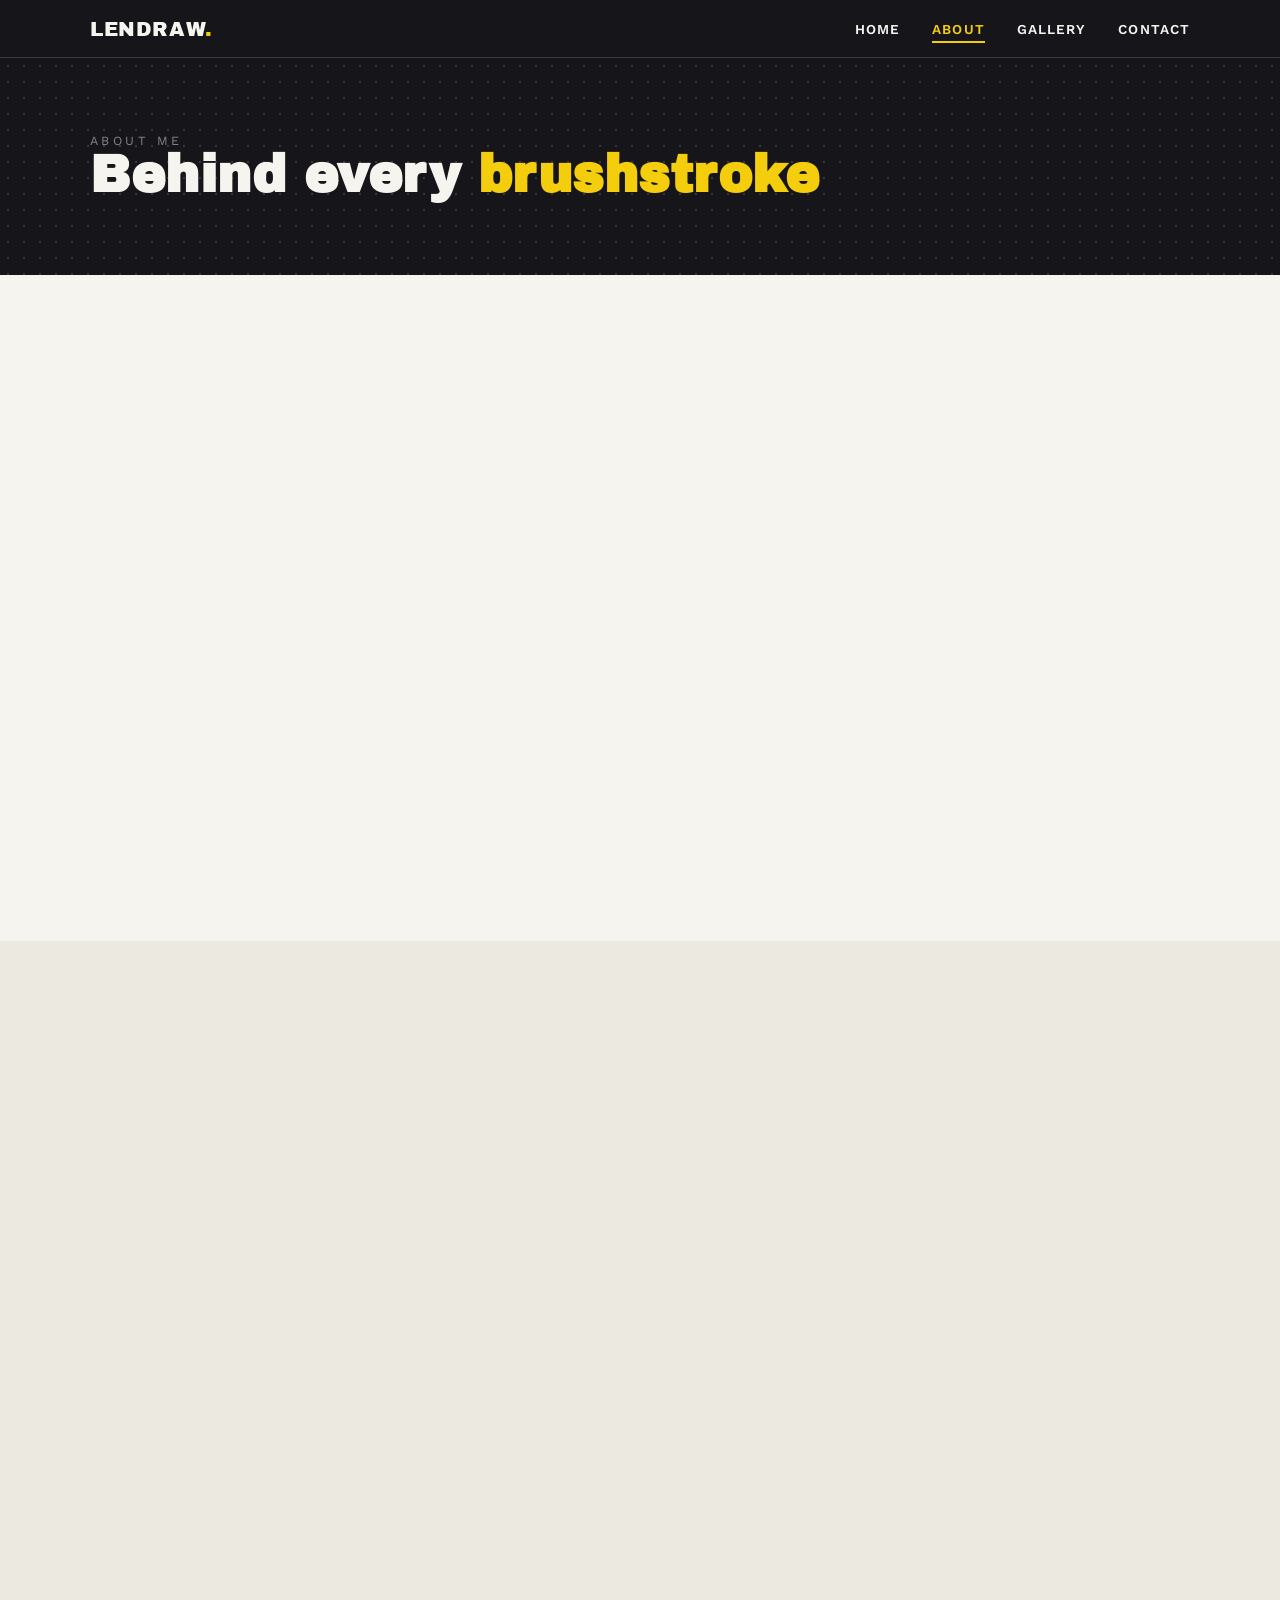
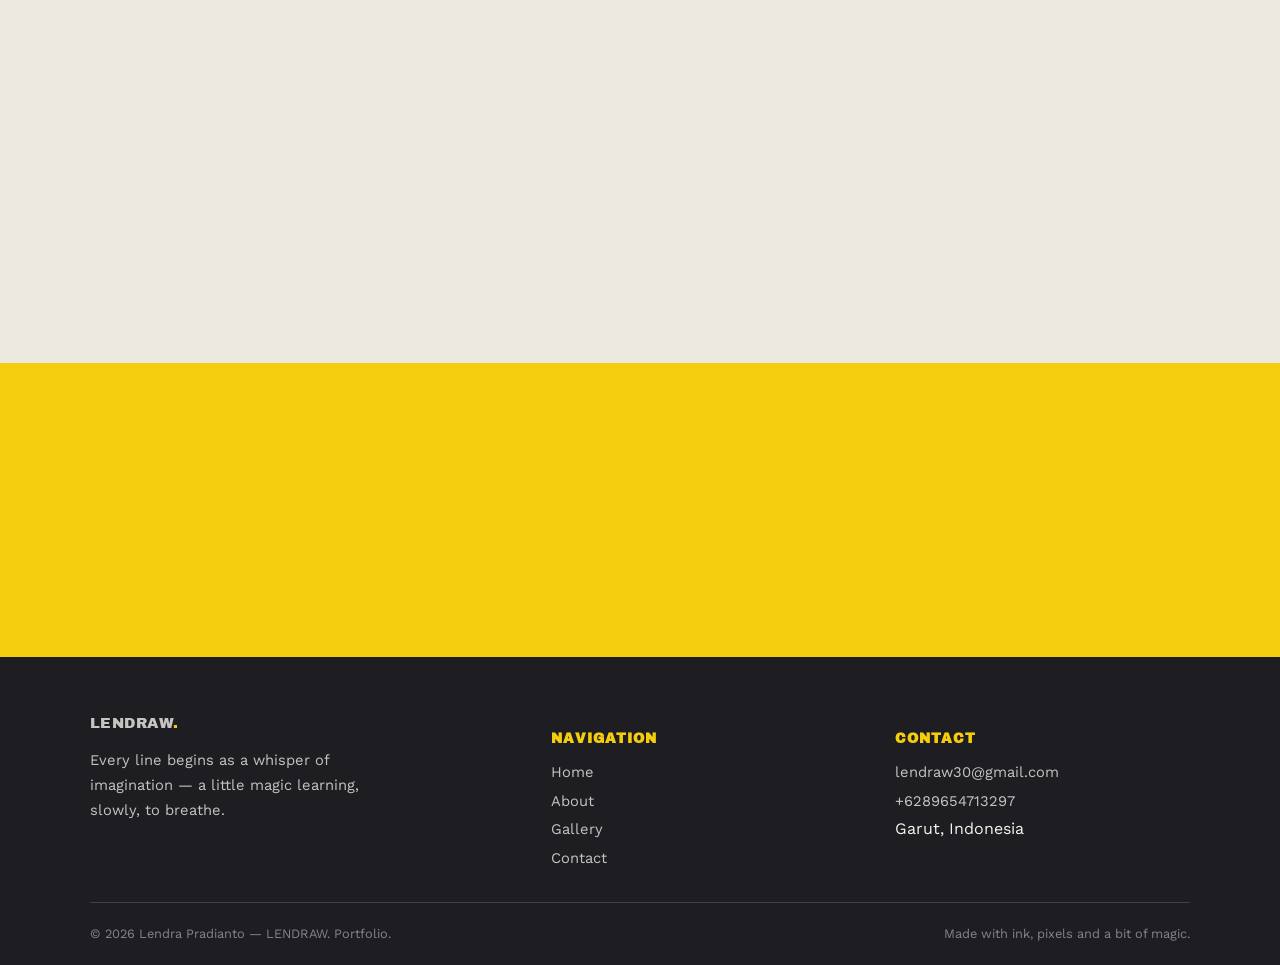
==== about.html @ b02d32f1 "upload" ====
<!DOCTYPE html>
<html lang="en">

<head>
  <meta charset="UTF-8">
  <meta name="viewport" content="width=device-width, initial-scale=1.0">
  <title>About Me</title>
  <meta name="description"
    content="Get to know Lendra Pradianto, the artist behind LENDRAW — journey, skills and way of working.">
  <link rel="preconnect" href="https://fonts.googleapis.com">
  <link href="https://fonts.googleapis.com/css2?family=Archivo+Black&family=Work+Sans:wght@400;500;600;700&display=swap"
    rel="stylesheet">
  <link rel="stylesheet" href="css/style.css">
  <link rel="icon" type="image/png" href="images/icon.png">
</head>

<body>

  <div class="scroll-progress" id="scrollProgress"></div>

  <header class="site-header">
    <nav class="nav">
      <a href="index.html" class="logo">LENDRAW<span class="dot">.</span></a>
      <button class="nav-toggle" id="navToggle" aria-label="Open menu" aria-expanded="false">
        <span></span><span></span><span></span>
      </button>
      <ul class="nav-links" id="navLinks">
        <li><a href="index.html#home">Home</a></li>
        <li><a href="about.html" class="active">About</a></li>
        <li><a href="index.html#works">Gallery</a></li>
        <li><a href="contact.html">Contact</a></li>
      </ul>
    </nav>
  </header>

  <section class="page-hero">
    <div class="container">
      <span class="hero-kicker">About Me</span>
      <h1>Behind every <em>brushstroke</em></h1>
    </div>
  </section>

  <section class="section">
    <div class="container">
      <div class="about-grid reveal">
        <div class="about-photos">
          <div class="plate"></div>
          <div class="frame">
            <img src="images/Potret.jpeg" alt="Lendra Pradianto in the studio">
          </div>
        </div>
        <div class="about-copy">
          <span class="hero-kicker" style="color:var(--muted);">Introduction</span>
          <h2 class="section-title">Lendra Pradianto<span class="accent-underline">.</span></h2>
          <p style="margin-top:1rem;">I'm a student and an artist who finds joy in turning little ideas, feelings, and
            observations into art. Creating has always been a way for me to express myself, explore my imagination, and
            capture the beauty I notice in everyday life. I'm still learning and experimenting with different styles,
            but every piece I create is a small part of my journey.</p>
          <p>Outside of creating art, I'm simply a student trying to enjoy the little moments of life while growing into
            the person I want to become. I believe that being an artist isn't about being perfect—it's about staying
            curious, learning from every experience, and continuing to create.</p>
          <div class="tool-tags">
            <span>Character Illustration</span>
            <span>Concept Art</span>
            <span>Editorial</span>
            <span>Sketch</span>
          </div>
        </div>
      </div>
    </div>
  </section>

  <section class="section section-dim">
    <div class="container">
      <div class="two-col">
        <div class="reveal">
          <span class="hero-kicker" style="color:var(--muted);">Journey</span>
          <h2 class="section-title" style="margin-bottom:2rem;">A Path in Progress</h2>
          <ul class="timeline">
            <li>
              <span class="year">2020</span>
              <h3>Started Drawing</h3>
              <p>Picked up a pencil just for fun and began sketching simple ideas and everyday things around me.</p>
            </li>
            <li>
              <span class="year">2021–2023</span>
              <h3>A Quiet Pause</h3>
              <p>Drew less often as school and other activities took priority, but never fully let go of it.</p>
            </li>
            <li>
              <span class="year">2024</span>
              <h3>Back to Drawing, More Seriously</h3>
              <p>Returned to art with renewed focus, leaning into a realistic style and steadier practice.</p>
            </li>
            <li>
              <span class="year">2025</span>
              <h3>Still Learning, Still Growing</h3>
              <p>Kept experimenting with techniques and styles, treating every piece as a lesson.</p>
            </li>
            <li>
              <span class="year">2026</span>
              <h3>First Clients</h3>
              <p>Started taking on drawing commissions alongside school, turning a hobby into something shared with
                others.</p>
            </li>
          </ul>
        </div>

        <div class="reveal">
          <span class="hero-kicker" style="color:var(--muted);">Skills</span>
          <h2 class="section-title" style="margin-bottom:2rem;">What I Work With</h2>
          <ul class="skill-list">
            <li>
              <div class="row"><span>Sketching &amp; Drawing</span><span>95%</span></div>
              <div class="skill-bar"><i style="--v:95%"></i></div>
            </li>
            <li>
              <div class="row"><span>Digital Illustration</span><span>55%</span></div>
              <div class="skill-bar"><i style="--v:60%"></i></div>
            </li>
            <li>
              <div class="row"><span>Photography</span><span>80%</span></div>
              <div class="skill-bar"><i style="--v:80%"></i></div>
            </li>
            <li>
              <div class="row"><span>Photo Editing</span><span>75%</span></div>
              <div class="skill-bar"><i style="--v:70%"></i></div>
            </li>
          </ul>
        </div>
      </div>
    </div>
  </section>

  <section class="cta-band">
    <div class="container reveal">
      <h2>Interested in commissioning a piece, or just want to say hi?</h2>
      <a href="contact.html" class="btn" style="background:var(--ink); border-color:var(--ink); color:var(--paper);">Get
        In Touch</a>
    </div>
  </section>

  <footer class="site-footer">
    <div class="container">
      <div class="footer-grid">
        <div>
          <a href="index.html" class="logo">LENDRAW<span class="dot">.</span></a>
          <p style="margin-top:1rem; max-width:32ch;">Every line begins as a whisper of imagination — a little magic
            learning, slowly, to breathe.</p>
        </div>
        <div>
          <h4>Navigation</h4>
          <ul>
            <li><a href="index.html#home">Home</a></li>
            <li><a href="about.html">About</a></li>
            <li><a href="index.html#works">Gallery</a></li>
            <li><a href="contact.html">Contact</a></li>
          </ul>
        </div>
        <div>
          <h4>Contact</h4>
          <ul>
            <li><a href="mailto:lendraw30@gmail.com">lendraw30@gmail.com</a></li>
            <li><a href="tel:+6289654713297">+6289654713297</a></li>
            <li>Garut, Indonesia</li>
          </ul>
        </div>
      </div>
      <div class="footer-bottom">
        <span>© 2026 Lendra Pradianto — LENDRAW. Portfolio.</span>
        <span>Made with ink, pixels and a bit of magic.</span>
      </div>
    </div>
  </footer>

  <script src="js/script.js"></script>
</body>

</html>
---- css/style.css ----
/* =========================================================
   KARSA. — Portofolio Artis Gambar
   Design tokens
   ========================================================= */
:root {
  --ink: #16151a;
  --panel: #1e1d22;
  --panel-soft: #26252b;
  --paper: #f6f4ee;
  --paper-dim: #ece9e0;
  --white: #ffffff;
  --accent: #f4cd0c;
  --accent-ink: #16151a;
  --muted: #85838c;
  --line: rgba(22, 21, 26, 0.12);
  --line-light: rgba(246, 244, 238, 0.16);

  --display: "Archivo Black", "Arial Black", sans-serif;
  --body: "Work Sans", "Segoe UI", sans-serif;

  --max: 1180px;
  --gap: clamp(1.25rem, 3vw, 2.5rem);
}

* { box-sizing: border-box; }

html { scroll-behavior: smooth; }

body {
  margin: 0;
  font-family: var(--body);
  color: var(--ink);
  background: var(--paper);
  -webkit-font-smoothing: antialiased;
  overflow-x: hidden;
  opacity: 0;
  animation: pageIn .6s ease forwards;
}

@keyframes pageIn {
  from { opacity: 0; }
  to { opacity: 1; }
}

/* =========================================================
   Scroll progress bar
   ========================================================= */
.scroll-progress {
  position: fixed;
  top: 0; left: 0;
  height: 3px;
  width: 0%;
  background: var(--accent);
  z-index: 999;
  transition: width .1s linear;
}

img { max-width: 100%; display: block; }

a { color: inherit; text-decoration: none; }

h1, h2, h3 {
  font-family: var(--display);
  line-height: 1.05;
  margin: 0;
  letter-spacing: 0.01em;
}

p { line-height: 1.7; color: var(--ink); margin: 0 0 1rem; }

.container {
  max-width: var(--max);
  margin: 0 auto;
  padding: 0 clamp(1.25rem, 4vw, 2.5rem);
}

.eyebrow-pill {
  display: inline-block;
  background: var(--accent);
  color: var(--accent-ink);
  font-family: var(--display);
  font-size: 0.95rem;
  padding: 0.65em 1.2em;
  transform: skew(-6deg);
}
.eyebrow-pill span { display: inline-block; transform: skew(6deg); }

/* =========================================================
   Focus visibility / accessibility
   ========================================================= */
a:focus-visible,
button:focus-visible,
input:focus-visible,
textarea:focus-visible {
  outline: 3px solid var(--accent);
  outline-offset: 2px;
}

@media (prefers-reduced-motion: reduce) {
  *, *::before, *::after {
    animation-duration: 0.001ms !important;
    animation-iteration-count: 1 !important;
    transition-duration: 0.001ms !important;
    scroll-behavior: auto !important;
  }
}

/* =========================================================
   Navigation
   ========================================================= */
.site-header {
  position: sticky;
  top: 0;
  z-index: 100;
  background: var(--ink);
  border-bottom: 1px solid var(--line-light);
}

.nav {
  display: flex;
  align-items: center;
  justify-content: space-between;
  padding: 1.1rem clamp(1.25rem, 4vw, 2.5rem);
  max-width: var(--max);
  margin: 0 auto;
}

.logo {
  font-family: var(--display);
  color: var(--paper);
  font-size: 1.25rem;
  letter-spacing: 0.03em;
}
.logo .dot { color: var(--accent); }

.nav-links {
  display: flex;
  gap: clamp(1rem, 2.5vw, 2.2rem);
  list-style: none;
  margin: 0;
  padding: 0;
}

.nav-links a {
  color: var(--paper);
  font-size: 0.85rem;
  letter-spacing: 0.08em;
  text-transform: uppercase;
  font-weight: 600;
  position: relative;
  padding-bottom: 6px;
}

.nav-links a.active,
.nav-links a:hover {
  color: var(--accent);
}

.nav-links a::after {
  content: "";
  position: absolute;
  left: 0; right: 0; bottom: 0;
  height: 2px;
  background: var(--accent);
  transform: scaleX(0);
  transform-origin: left;
  transition: transform .3s ease;
}

.nav-links a.active::after,
.nav-links a:hover::after {
  transform: scaleX(1);
}

.nav-toggle {
  display: none;
  flex-direction: column;
  gap: 5px;
  background: none;
  border: 0;
  cursor: pointer;
  padding: 6px;
}
.nav-toggle span {
  width: 24px;
  height: 2px;
  background: var(--paper);
  transition: transform .25s ease, opacity .25s ease;
}
.nav-toggle.open span:nth-child(1) { transform: translateY(7px) rotate(45deg); }
.nav-toggle.open span:nth-child(2) { opacity: 0; }
.nav-toggle.open span:nth-child(3) { transform: translateY(-7px) rotate(-45deg); }

@media (max-width: 760px) {
  .nav-toggle { display: flex; }
  .nav-links {
    position: absolute;
    top: 100%; left: 0; right: 0;
    background: var(--ink);
    flex-direction: column;
    align-items: flex-start;
    padding: 0 clamp(1.25rem, 4vw, 2.5rem);
    max-height: 0;
    overflow: hidden;
    transition: max-height .3s ease, padding .3s ease;
  }
  .nav-links.open {
    max-height: 320px;
    padding: 0.5rem clamp(1.25rem, 4vw, 2.5rem) 1.5rem;
  }
  .nav-links li { width: 100%; padding: 0.6rem 0; border-bottom: 1px solid var(--line-light); }
}

/* =========================================================
   Hero
   ========================================================= */
.hero {
  display: grid;
  grid-template-columns: minmax(280px, 38%) 1fr;
  background: var(--ink);
  min-height: 640px;
}

.hero-intro {
  position: relative;
  color: var(--paper);
  padding: clamp(2.5rem, 6vw, 4.5rem) clamp(1.5rem, 4vw, 3rem);
  display: flex;
  flex-direction: column;
  justify-content: center;
  gap: 1.3rem;
  background-image: radial-gradient(var(--line-light) 1.4px, transparent 1.4px);
  background-size: 16px 16px;
  background-position: -4px -4px;
  overflow: hidden;
}

.hero-intro::before {
  content: "";
  position: absolute;
  width: 260px;
  height: 260px;
  border-radius: 50%;
  background: radial-gradient(circle, rgba(244,205,12,0.22), transparent 70%);
  top: -80px;
  right: -100px;
  animation: blobFloat 9s ease-in-out infinite;
  pointer-events: none;
}

.hero-intro::after {
  content: "";
  position: absolute;
  inset: 0;
  background: radial-gradient(220px circle at var(--mx, 50%) var(--my, 50%), rgba(244,205,12,0.12), transparent 70%);
  opacity: 0;
  transition: opacity .4s ease;
  pointer-events: none;
}
.hero-intro:hover::after { opacity: 1; }

@keyframes blobFloat {
  0%, 100% { transform: translate(0, 0) scale(1); }
  50% { transform: translate(-18px, 22px) scale(1.12); }
}

.hero-intro > * {
  opacity: 0;
  transform: translateY(16px);
  animation: heroIn .7s ease forwards;
}
.hero-kicker { animation-delay: .1s; }
.hero-name { animation-delay: .22s; }
.hero-intro p { animation-delay: .34s; }
.eyebrow-pill { animation-delay: .46s; }

@keyframes heroIn {
  to { opacity: 1; transform: translateY(0); }
}

.hero-kicker {
  text-transform: uppercase;
  letter-spacing: 0.28em;
  font-size: 0.78rem;
  color: var(--muted);
}

.hero-name {
  font-size: clamp(2.4rem, 5.5vw, 3.4rem);
  color: var(--paper);
}
.hero-name em { font-style: normal; color: var(--accent); position: relative; }

.eyebrow-pill {
  animation: heroIn .7s ease forwards, pillPulse 2.6s ease-in-out 1.2s infinite;
}

@keyframes pillPulse {
  0%, 100% { transform: skew(-6deg) scale(1); }
  50% { transform: skew(-6deg) scale(1.045); }
}

.hero-figure {
  position: relative;
  min-height: 320px;
  background: #2a2a2a;
  overflow: hidden;
}
.hero-figure img {
  width: 100%;
  height: 100%;
  object-fit: cover;
  filter: grayscale(1) contrast(1.05);
  transform: scale(1.08);
  animation: heroImgIn 1s ease forwards;
  transition: filter .5s ease, transform .6s ease;
}
.hero-figure:hover img {
  filter: grayscale(0.15) contrast(1.05);
  transform: scale(1.12);
}

@keyframes heroImgIn {
  from { transform: scale(1.18); opacity: 0; }
  to { transform: scale(1.08); opacity: 1; }
}

@media (max-width: 860px) {
  .hero { grid-template-columns: 1fr; min-height: auto; }
  .hero-figure { height: 340px; order: -1; }
}

/* =========================================================
   Section scaffolding
   ========================================================= */
.section { padding: clamp(3.5rem, 8vw, 6rem) 0; }
.section-dim { background: var(--paper-dim); }

.section-head {
  display: flex;
  align-items: flex-end;
  justify-content: space-between;
  gap: 1.5rem;
  flex-wrap: wrap;
  margin-bottom: clamp(2rem, 5vw, 3rem);
}

.section-title {
  font-size: clamp(1.9rem, 4vw, 2.6rem);
}
.section-title .accent-underline {
  background: linear-gradient(to top, var(--accent) 40%, transparent 40%);
  padding: 0 0.15em;
}
.section-sub {
  color: var(--muted);
  font-size: 0.95rem;
  margin-top: 0.4rem;
}

/* =========================================================
   About / Hello block (used on index + about)
   ========================================================= */
.about-grid {
  display: grid;
  grid-template-columns: minmax(220px, 340px) 1fr;
  gap: clamp(2rem, 6vw, 4.5rem);
  align-items: center;
}

.about-photos {
  position: relative;
  width: 100%;
  max-width: 320px;
}
.about-photos .plate {
  position: absolute;
  inset: 0;
  background: var(--ink);
  transform: translate(-14px, 14px);
  transition: transform .35s ease;
}
.about-photos:hover .plate { transform: translate(-9px, 9px); }
.about-photos .frame {
  position: relative;
  aspect-ratio: 4/5;
  overflow: hidden;
  border: 8px solid var(--paper);
  box-shadow: 0 18px 34px rgba(22,21,26,0.18);
  transition: transform .35s ease;
}
.about-photos:hover .frame { transform: translate(-5px, -5px); }
.about-photos .frame img {
  width: 100%; height: 100%; object-fit: cover;
  filter: grayscale(1);
  transition: filter .4s ease, transform .5s ease;
}
.about-photos:hover .frame img {
  filter: grayscale(0.2);
  transform: scale(1.05);
}

.about-copy p { max-width: 46ch; }

.tool-tags {
  display: flex;
  flex-wrap: wrap;
  gap: 0.6rem;
  margin-top: 1.5rem;
}
.tool-tags span {
  border: 1px solid var(--line);
  padding: 0.45em 0.9em;
  font-size: 0.82rem;
  letter-spacing: 0.03em;
  color: var(--ink);
}

@media (max-width: 760px) {
  .about-grid { grid-template-columns: 1fr; }
  .about-photos { margin: 0 auto 1rem; }
}

/* =========================================================
   Works / Gallery
   ========================================================= */
.filter-row {
  display: flex;
  gap: clamp(1rem, 3vw, 1.8rem);
  flex-wrap: wrap;
  list-style: none;
  margin: 0 0 2.2rem;
  padding: 0;
  border-bottom: 1px solid var(--line);
}

.filter-row button {
  background: none;
  border: 0;
  font-family: var(--body);
  font-weight: 600;
  font-size: 0.85rem;
  letter-spacing: 0.05em;
  text-transform: uppercase;
  color: var(--muted);
  padding: 0 0 0.9rem;
  cursor: pointer;
  border-bottom: 2px solid transparent;
  margin-bottom: -1px;
}
.filter-row button.active,
.filter-row button:hover {
  color: var(--ink);
  border-bottom-color: var(--accent);
}

.work-grid {
  display: grid;
  grid-template-columns: repeat(3, 1fr);
  gap: clamp(0.6rem, 1.6vw, 1rem);
}

.work-item {
  position: relative;
  aspect-ratio: 1/1;
  overflow: hidden;
  background: var(--panel);
  display: block;
  width: 100%;
  padding: 0;
  border: 0;
  margin: 0;
  cursor: pointer;
  font: inherit;
  color: inherit;
  text-align: left;
}
.work-item::after {
  content: "";
  position: absolute;
  inset: 0;
  border: 1px solid rgba(246,244,238,0.18);
  opacity: 0;
  transition: opacity .3s ease;
  pointer-events: none;
}
.work-item:hover::after,
.work-item:focus-visible::after { opacity: 1; }
.work-item img {
  width: 100%; height: 100%; object-fit: cover;
  transition: transform .6s cubic-bezier(.2,.7,.3,1), filter .4s ease;
}
.work-item:hover img { transform: scale(1.1) rotate(0.6deg); filter: brightness(0.85); }
.work-item:focus-visible { outline: 3px solid var(--accent); outline-offset: -3px; }

.work-item .zoom-hint {
  position: absolute;
  top: 0.9rem; right: 0.9rem;
  width: 34px; height: 34px;
  border-radius: 50%;
  background: rgba(22,21,26,0.55);
  backdrop-filter: blur(4px);
  color: var(--paper);
  display: flex; align-items: center; justify-content: center;
  font-size: 1rem;
  opacity: 0;
  transform: translateY(-6px);
  transition: opacity .3s ease, transform .3s ease;
  pointer-events: none;
}
.work-item:hover .zoom-hint,
.work-item:focus-visible .zoom-hint { opacity: 1; transform: translateY(0); }

.work-cap {
  position: absolute;
  inset: 0;
  display: flex;
  flex-direction: column;
  justify-content: flex-end;
  padding: 1.1rem;
  background: linear-gradient(180deg, rgba(22,21,26,0) 45%, rgba(22,21,26,0.86) 100%);
  color: var(--paper);
  opacity: 0;
  transform: translateY(10px);
  transition: opacity .35s ease, transform .35s ease;
}
.work-item:hover .work-cap { opacity: 1; transform: translateY(0); }
.work-cap .cat { font-size: 0.72rem; letter-spacing: 0.12em; text-transform: uppercase; color: var(--accent); margin-bottom: 0.25rem; }
.work-cap .title { font-family: var(--display); font-size: 1rem; }

.work-grid .work-item.reveal:nth-child(1) { transition-delay: .02s; }
.work-grid .work-item.reveal:nth-child(2) { transition-delay: .08s; }
.work-grid .work-item.reveal:nth-child(3) { transition-delay: .14s; }
.work-grid .work-item.reveal:nth-child(4) { transition-delay: .2s; }
.work-grid .work-item.reveal:nth-child(5) { transition-delay: .26s; }
.work-grid .work-item.reveal:nth-child(6) { transition-delay: .32s; }
.work-grid .work-item.reveal:nth-child(7) { transition-delay: .38s; }
.work-grid .work-item.reveal:nth-child(8) { transition-delay: .44s; }

@media (max-width: 760px) {
  .work-grid { grid-template-columns: repeat(2, 1fr); }
}
@media (max-width: 460px) {
  .work-grid { grid-template-columns: 1fr 1fr; gap: 0.5rem; }
}

.btn {
  display: inline-block;
  font-family: var(--body);
  font-weight: 700;
  font-size: 0.82rem;
  letter-spacing: 0.08em;
  text-transform: uppercase;
  padding: 0.95em 2.1em;
  border: 2px solid var(--ink);
  background-color: var(--ink);
  background-image: linear-gradient(var(--accent), var(--accent));
  background-repeat: no-repeat;
  background-position: left center;
  background-size: 0% 100%;
  color: var(--paper);
  cursor: pointer;
  transition: background-size .35s cubic-bezier(.2,.7,.3,1), color .25s ease .05s, border-color .2s ease, transform .2s ease;
}
.btn:hover { color: var(--accent-ink); border-color: var(--accent); background-size: 100% 100%; transform: translateY(-2px); }
.btn:active { transform: translateY(0); }
.btn-outline { background-color: transparent; background-image: linear-gradient(var(--ink), var(--ink)); color: var(--ink); }
.btn-outline:hover { color: var(--paper); border-color: var(--ink); }
.btn-accent { background-color: var(--accent); background-image: linear-gradient(var(--ink), var(--ink)); border-color: var(--accent); color: var(--accent-ink); }
.btn-accent:hover { color: var(--paper); border-color: var(--ink); }

/* =========================================================
   Stats strip
   ========================================================= */
.stats-strip {
  background: var(--ink);
  color: var(--paper);
}
.stats-row {
  display: grid;
  grid-template-columns: repeat(4, 1fr);
  gap: 1.5rem;
  padding: clamp(2.5rem, 6vw, 3.5rem) 0;
}
.stat { transition: transform .3s ease; }
.stat:hover { transform: translateY(-4px); }
.stat b {
  display: block;
  font-family: var(--display);
  font-size: clamp(1.8rem, 4vw, 2.4rem);
  color: var(--accent);
}
.stat span {
  font-size: 0.78rem;
  letter-spacing: 0.06em;
  text-transform: uppercase;
  color: var(--muted);
}
@media (max-width: 700px) {
  .stats-row { grid-template-columns: repeat(2, 1fr); }
}

/* =========================================================
   CTA band
   ========================================================= */
.cta-band {
  background: var(--accent);
  padding: clamp(3rem, 7vw, 4.5rem) 0;
  text-align: center;
}
.cta-band h2 { font-size: clamp(1.8rem, 4.5vw, 2.6rem); color: var(--accent-ink); margin-bottom: 1.2rem; }
.cta-band .btn { border-color: var(--ink); }

/* =========================================================
   Footer
   ========================================================= */
.site-footer {
  background: var(--panel);
  color: var(--paper);
  padding: clamp(2.5rem, 6vw, 3.5rem) 0 1.5rem;
}
.footer-grid {
  display: grid;
  grid-template-columns: 1.4fr 1fr 1fr;
  gap: clamp(2rem, 5vw, 3rem);
  padding-bottom: 2.2rem;
  border-bottom: 1px solid var(--line-light);
}
.footer-grid h4 {
  font-family: var(--display);
  font-size: 0.85rem;
  letter-spacing: 0.08em;
  text-transform: uppercase;
  color: var(--accent);
  margin-bottom: 1rem;
}
.footer-grid p, .footer-grid a { color: rgba(246,244,238,0.78); font-size: 0.92rem; }
.footer-grid ul { list-style: none; margin: 0; padding: 0; display: flex; flex-direction: column; gap: 0.6rem; }
.footer-grid a:hover { color: var(--accent); }
.footer-bottom {
  display: flex;
  justify-content: space-between;
  flex-wrap: wrap;
  gap: 0.6rem;
  padding-top: 1.4rem;
  font-size: 0.8rem;
  color: var(--muted);
}
@media (max-width: 700px) {
  .footer-grid { grid-template-columns: 1fr; }
}

/* =========================================================
   Inner page hero (About / Contact)
   ========================================================= */
.page-hero {
  background: var(--ink);
  color: var(--paper);
  padding: clamp(3rem, 8vw, 4.5rem) 0;
  background-image: radial-gradient(var(--line-light) 1.4px, transparent 1.4px);
  background-size: 16px 16px;
}
.page-hero .hero-kicker { margin-bottom: 0.6rem; }
.page-hero h1 { font-size: clamp(2.2rem, 5.5vw, 3.2rem); }
.page-hero h1 em { font-style: normal; color: var(--accent); }

/* =========================================================
   About page extras
   ========================================================= */
.timeline {
  list-style: none;
  margin: 0;
  padding: 0;
  border-left: 2px solid var(--line);
}
.timeline li {
  position: relative;
  padding: 0 0 2rem 1.8rem;
}
.timeline li::before {
  content: "";
  position: absolute;
  left: -7px; top: 4px;
  width: 12px; height: 12px;
  background: var(--accent);
  border: 2px solid var(--ink);
  border-radius: 50%;
}
.timeline .year {
  font-family: var(--display);
  font-size: 0.85rem;
  color: var(--muted);
  display: block;
  margin-bottom: 0.3rem;
}
.timeline h3 { font-size: 1.15rem; margin-bottom: 0.35rem; }

.skill-list { list-style: none; margin: 0; padding: 0; }
.skill-list li {
  margin-bottom: 1.1rem;
}
.skill-list .row { display: flex; justify-content: space-between; font-size: 0.88rem; margin-bottom: 0.4rem; }
.skill-bar { height: 8px; background: var(--paper-dim); position: relative; overflow: hidden; border-radius: 5px; }
.skill-bar i {
  position: absolute; inset: 0; left: 0;
  width: 0;
  background: linear-gradient(90deg, var(--accent), #ffe066);
  display: block;
  border-radius: 5px;
  transition: width 1.1s cubic-bezier(.2,.7,.2,1);
}
.skill-bar.in i { width: var(--v); }

.two-col {
  display: grid;
  grid-template-columns: 1.1fr 0.9fr;
  gap: clamp(2rem, 6vw, 4rem);
}
@media (max-width: 820px) {
  .two-col { grid-template-columns: 1fr; }
}

/* =========================================================
   Contact page
   ========================================================= */
.contact-grid {
  display: grid;
  grid-template-columns: 0.9fr 1.1fr;
  gap: clamp(2rem, 6vw, 4rem);
}
@media (max-width: 820px) {
  .contact-grid { grid-template-columns: 1fr; }
}

.contact-info ul { list-style: none; margin: 1.5rem 0 0; padding: 0; }
.contact-info li {
  display: flex;
  gap: 0.9rem;
  padding: 0.9rem 0;
  border-top: 1px solid var(--line);
}
.contact-info li:last-child { border-bottom: 1px solid var(--line); }
.contact-info .ico {
  width: 34px; height: 34px;
  flex: none;
  background: var(--ink);
  color: var(--accent);
  display: flex; align-items: center; justify-content: center;
  font-family: var(--display);
  font-size: 0.85rem;
}
.contact-info strong { display: block; font-size: 0.78rem; text-transform: uppercase; letter-spacing: 0.06em; color: var(--muted); }

.social-row { display: flex; gap: 0.7rem; margin-top: 1.6rem; }
.social-row a {
  width: 40px; height: 40px;
  border: 1px solid var(--line);
  display: flex; align-items: center; justify-content: center;
  font-size: 0.8rem;
  font-weight: 700;
}
.social-row a:hover { background: var(--ink); color: var(--accent); border-color: var(--ink); }

.field { margin-bottom: 1.3rem; }
.field label {
  display: block;
  font-size: 0.78rem;
  text-transform: uppercase;
  letter-spacing: 0.06em;
  color: var(--muted);
  margin-bottom: 0.5rem;
}
.field input,
.field textarea {
  width: 100%;
  border: 1px solid var(--line);
  background: var(--white);
  padding: 0.85em 1em;
  font-family: var(--body);
  font-size: 0.95rem;
  color: var(--ink);
}
.field input:focus,
.field textarea:focus { border-color: var(--ink); }
.field textarea { resize: vertical; min-height: 130px; }
.field-row { display: grid; grid-template-columns: 1fr 1fr; gap: 1.2rem; }
@media (max-width: 560px) { .field-row { grid-template-columns: 1fr; } }

.form-note {
  font-size: 0.82rem;
  color: var(--muted);
  margin-top: 0.8rem;
}
.form-success {
  display: none;
  background: var(--accent);
  color: var(--accent-ink);
  padding: 1rem 1.2rem;
  font-weight: 600;
  margin-bottom: 1.3rem;
  opacity: 0;
  transform: translateY(-8px);
  transition: opacity .4s ease, transform .4s ease;
}
.form-success.show { display: block; animation: successIn .4s ease forwards; }

@keyframes successIn {
  from { opacity: 0; transform: translateY(-8px); }
  to { opacity: 1; transform: translateY(0); }
}

.field input, .field textarea {
  transition: border-color .2s ease, box-shadow .2s ease;
}
.field input:focus, .field textarea:focus {
  box-shadow: 0 0 0 3px rgba(244,205,12,0.25);
}

.map-strip {
  height: 260px;
  background: var(--panel);
  margin-top: clamp(2.5rem, 6vw, 3.5rem);
  position: relative;
  overflow: hidden;
}
.map-strip img { width: 100%; height: 100%; object-fit: cover; filter: grayscale(1) brightness(0.7); }
.map-strip .pin {
  position: absolute; top: 50%; left: 50%;
  transform: translate(-50%, -100%);
  background: var(--accent);
  color: var(--accent-ink);
  font-family: var(--display);
  font-size: 0.75rem;
  padding: 0.5em 0.8em;
}

/* =========================================================
   Reveal-on-scroll (single subtle orchestrated moment)
   ========================================================= */
.reveal {
  opacity: 0;
  transform: translateY(18px);
  transition: opacity .6s ease, transform .6s ease;
}
.reveal.in { opacity: 1; transform: translateY(0); }

.stats-row.reveal .stat {
  opacity: 0;
  transform: translateY(18px);
  transition: opacity .6s ease, transform .6s ease;
}
.stats-row.reveal.in .stat { opacity: 1; transform: translateY(0); }

.stats-row.reveal .stat:nth-child(1) { transition-delay: .05s; }
.stats-row.reveal .stat:nth-child(2) { transition-delay: .15s; }
.stats-row.reveal .stat:nth-child(3) { transition-delay: .25s; }
.stats-row.reveal .stat:nth-child(4) { transition-delay: .35s; }

/* =========================================================
   Tools ticker (marquee)
   ========================================================= */
.ticker {
  background: var(--panel);
  overflow: hidden;
  padding: 0.9rem 0;
  border-top: 1px solid var(--line-light);
  border-bottom: 1px solid var(--line-light);
}
.ticker-track {
  display: flex;
  width: max-content;
  gap: 2.5rem;
  animation: tickerScroll 26s linear infinite;
}
.ticker:hover .ticker-track { animation-play-state: paused; }
.ticker-track span {
  font-family: var(--display);
  font-size: 0.95rem;
  letter-spacing: 0.08em;
  text-transform: uppercase;
  color: var(--paper);
  white-space: nowrap;
  display: inline-flex;
  align-items: center;
  gap: 0.7rem;
}
.ticker-track span::after {
  content: "\2726";
  color: var(--accent);
  font-size: 0.8rem;
}

@keyframes tickerScroll {
  from { transform: translateX(0); }
  to { transform: translateX(-50%); }
}

@media (prefers-reduced-motion: reduce) {
  body { animation: none; opacity: 1; }
  .hero-intro > *, .hero-figure img, .ticker-track, .eyebrow-pill, .hero-intro::before {
    animation: none !important;
    opacity: 1 !important;
    transform: none !important;
  }
}

/* =========================================================
   Lightbox / image slider
   ========================================================= */
.lightbox {
  position: fixed;
  inset: 0;
  z-index: 1000;
  display: flex;
  align-items: center;
  justify-content: center;
  background: rgba(13,12,15,0.94);
  backdrop-filter: blur(6px);
  opacity: 0;
  visibility: hidden;
  transition: opacity .35s ease, visibility .35s ease;
  padding: clamp(1rem, 4vw, 2.5rem);
}
.lightbox.open { opacity: 1; visibility: visible; }

.lightbox-stage {
  position: relative;
  max-width: min(920px, 92vw);
  max-height: 84vh;
  display: flex;
  flex-direction: column;
  align-items: center;
  gap: 0;
}

.lightbox-stage img {
  max-width: 100%;
  max-height: 70vh;
  width: auto;
  object-fit: contain;
  box-shadow: 0 30px 70px rgba(0,0,0,0.55);
  background: var(--panel);
  opacity: 0;
  transform: scale(0.96);
  transition: opacity .35s ease, transform .35s ease;
}
.lightbox.open .lightbox-stage img { opacity: 1; transform: scale(1); }

.lightbox-info {
  display: flex;
  align-items: center;
  gap: 0.9rem;
  margin-top: 1.1rem;
  color: var(--paper);
  flex-wrap: wrap;
  justify-content: center;
  text-align: center;
}
.lightbox-info .cat {
  text-transform: uppercase;
  letter-spacing: 0.12em;
  font-size: 0.72rem;
  color: var(--accent);
  border: 1px solid rgba(244,205,12,0.4);
  padding: 0.35em 0.8em;
}
.lightbox-info .title {
  font-family: var(--display);
  font-size: 1.05rem;
}
.lightbox-info .count {
  font-size: 0.78rem;
  color: var(--muted);
}

.lightbox-close,
.lightbox-nav {
  position: absolute;
  background: rgba(246,244,238,0.08);
  border: 1px solid var(--line-light);
  color: var(--paper);
  cursor: pointer;
  display: flex;
  align-items: center;
  justify-content: center;
  transition: background .2s ease, transform .2s ease, border-color .2s ease;
}
.lightbox-close:hover,
.lightbox-nav:hover {
  background: var(--accent);
  color: var(--accent-ink);
  border-color: var(--accent);
}

.lightbox-close {
  top: clamp(1rem, 3vw, 1.8rem);
  right: clamp(1rem, 3vw, 1.8rem);
  width: 42px; height: 42px;
  font-size: 1.6rem;
  line-height: 1;
  z-index: 2;
}

.lightbox-nav {
  top: 50%;
  transform: translateY(-50%);
  width: 48px; height: 48px;
  border-radius: 50%;
  font-size: 1.6rem;
}
.lightbox-nav:hover { transform: translateY(-50%) scale(1.06); }
.lightbox-prev { left: clamp(0.5rem, 3vw, 2rem); }
.lightbox-next { right: clamp(0.5rem, 3vw, 2rem); }

@media (max-width: 640px) {
  .lightbox-nav { width: 40px; height: 40px; font-size: 1.3rem; }
  .lightbox-prev { left: 0.4rem; }
  .lightbox-next { right: 0.4rem; }
  .lightbox-stage img { max-height: 60vh; }
}

body.lightbox-active { overflow: hidden; }
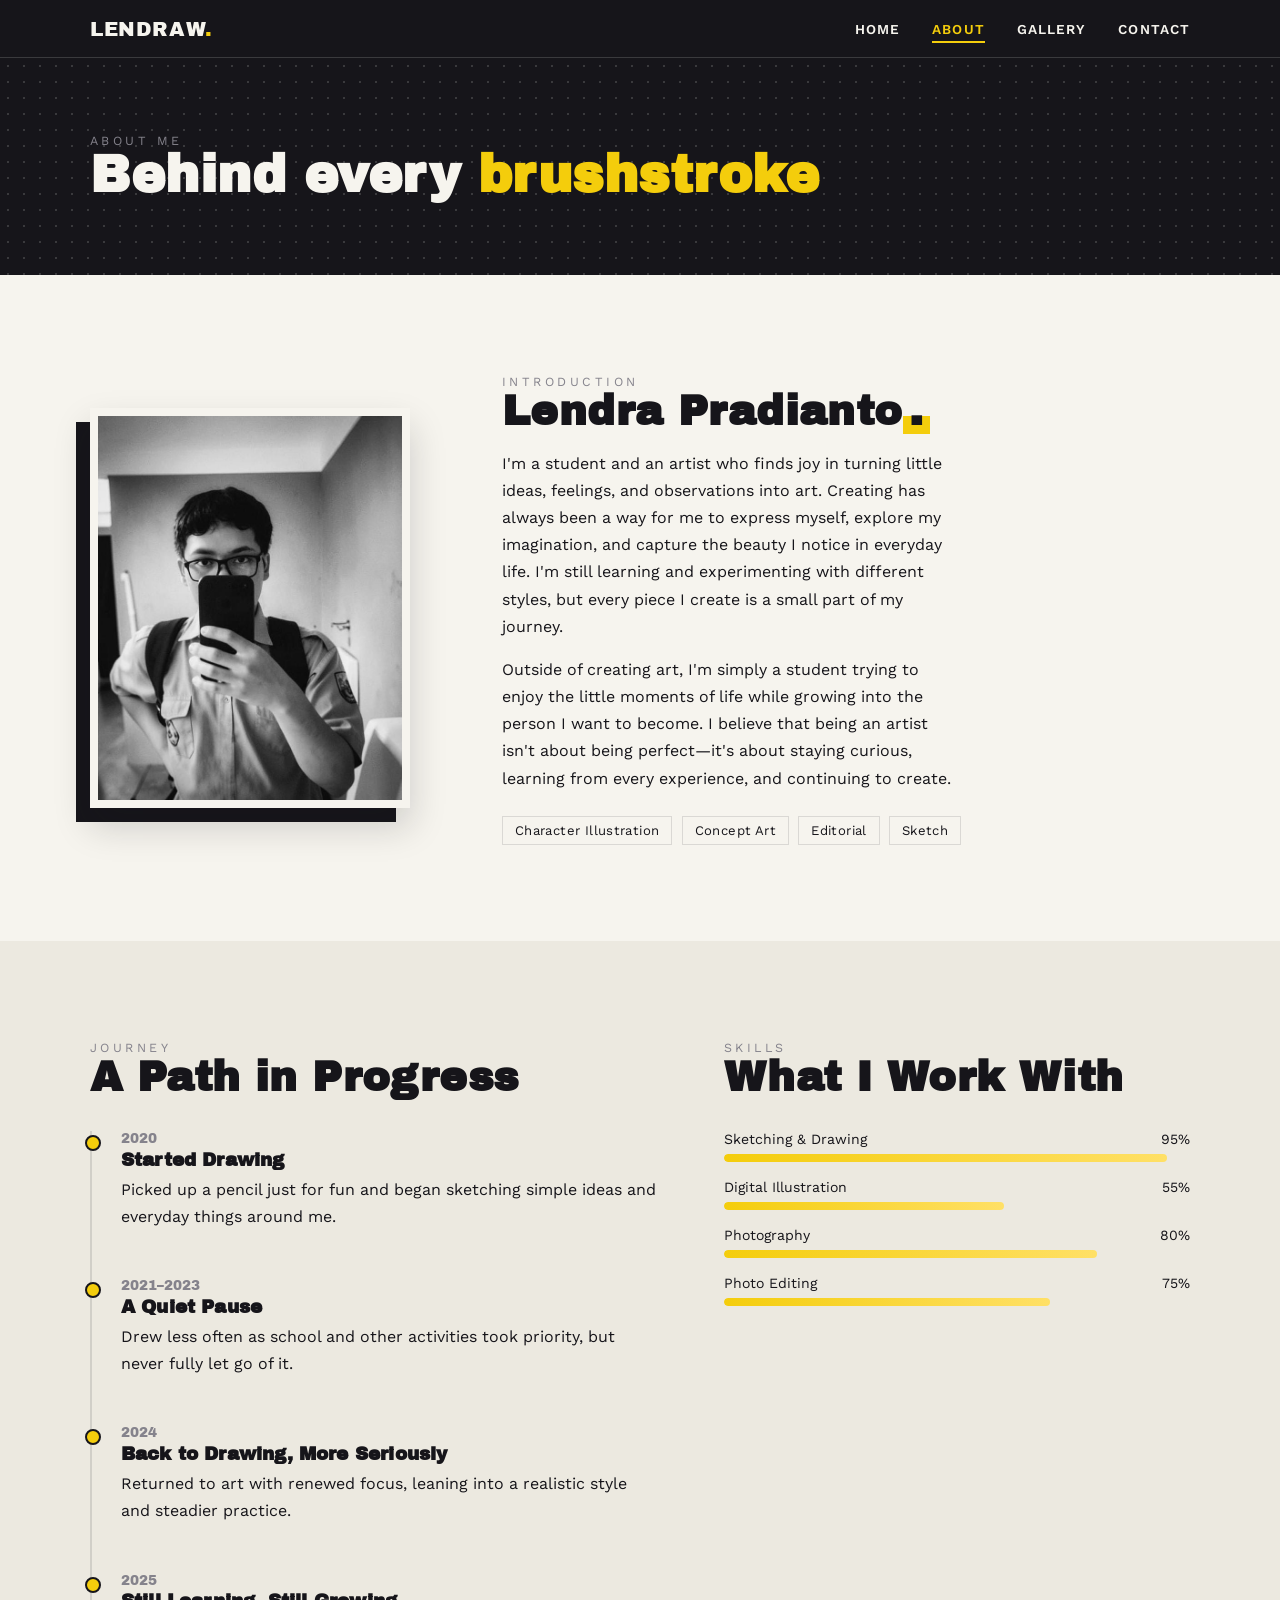
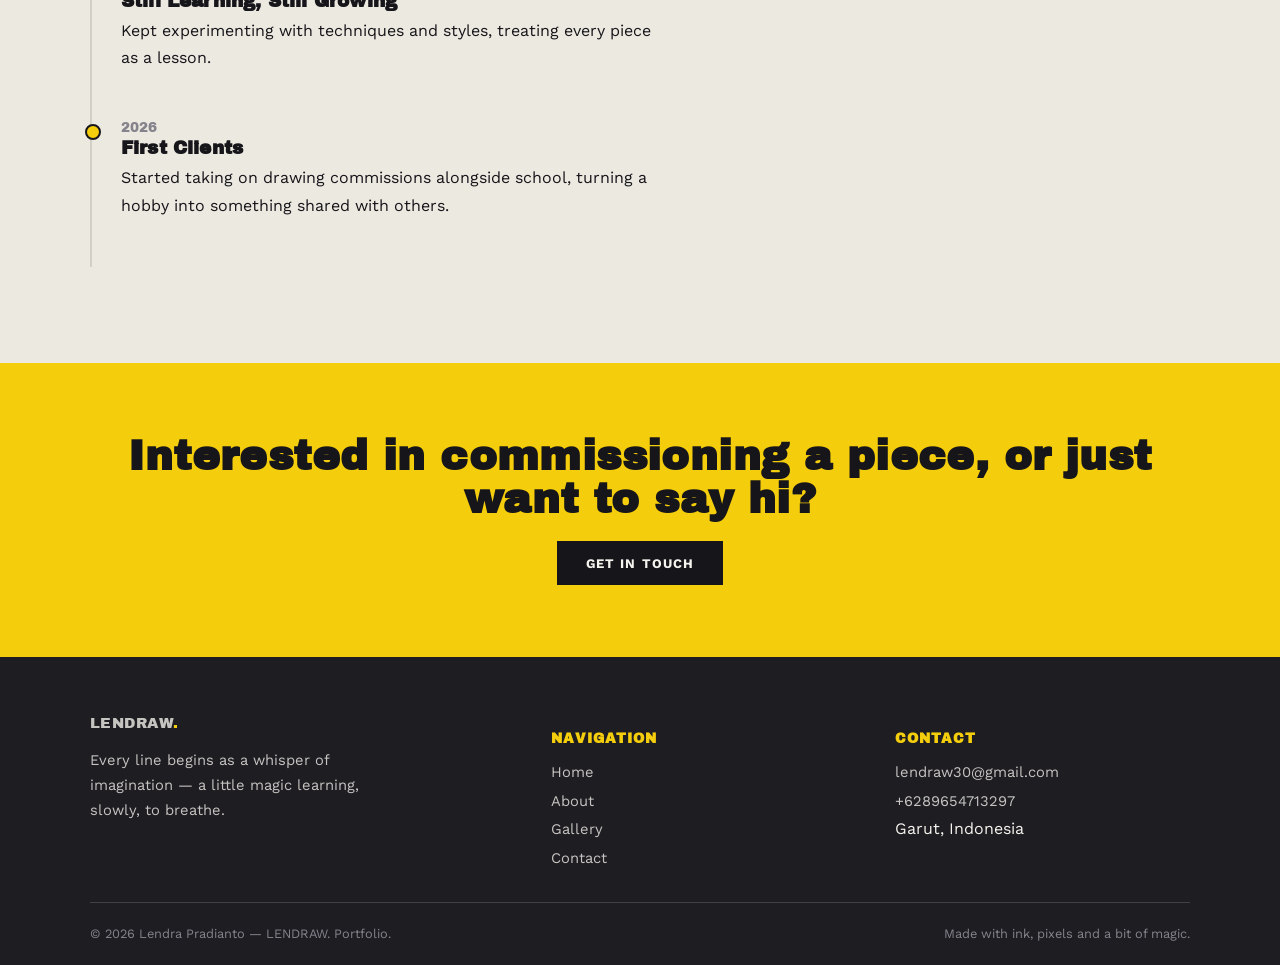
==== commit f45b22b1: "Add honeypot" ====
--- a/about.html
+++ b/about.html
@@ -20,7 +20,7 @@
 
   <header class="site-header">
     <nav class="nav">
-      <a href="index.html" class="logo">LENDRAW<span class="dot">.</span></a>
+      <a href="index.html" class="logo" translate="no">LENDRAW<span class="dot">.</span></a>
       <button class="nav-toggle" id="navToggle" aria-label="Open menu" aria-expanded="false">
         <span></span><span></span><span></span>
       </button>
@@ -144,7 +144,7 @@
     <div class="container">
       <div class="footer-grid">
         <div>
-          <a href="index.html" class="logo">LENDRAW<span class="dot">.</span></a>
+          <a href="index.html" class="logo" translate="no">LENDRAW<span class="dot">.</span></a>
           <p style="margin-top:1rem; max-width:32ch;">Every line begins as a whisper of imagination — a little magic
             learning, slowly, to breathe.</p>
         </div>
--- a/css/style.css
+++ b/css/style.css
@@ -1,6 +1,6 @@
 /* =========================================================
-   KARSA. — Portofolio Artis Gambar
-   Design tokens
+   LENDRAW. — Portofolio Artis Gambar
+   css/style.css
    ========================================================= */
 :root {
   --ink: #16151a;
@@ -1007,6 +1007,7 @@
   width: 48px; height: 48px;
   border-radius: 50%;
   font-size: 1.6rem;
+  z-index: 2;
 }
 .lightbox-nav:hover { transform: translateY(-50%) scale(1.06); }
 .lightbox-prev { left: clamp(0.5rem, 3vw, 2rem); }
